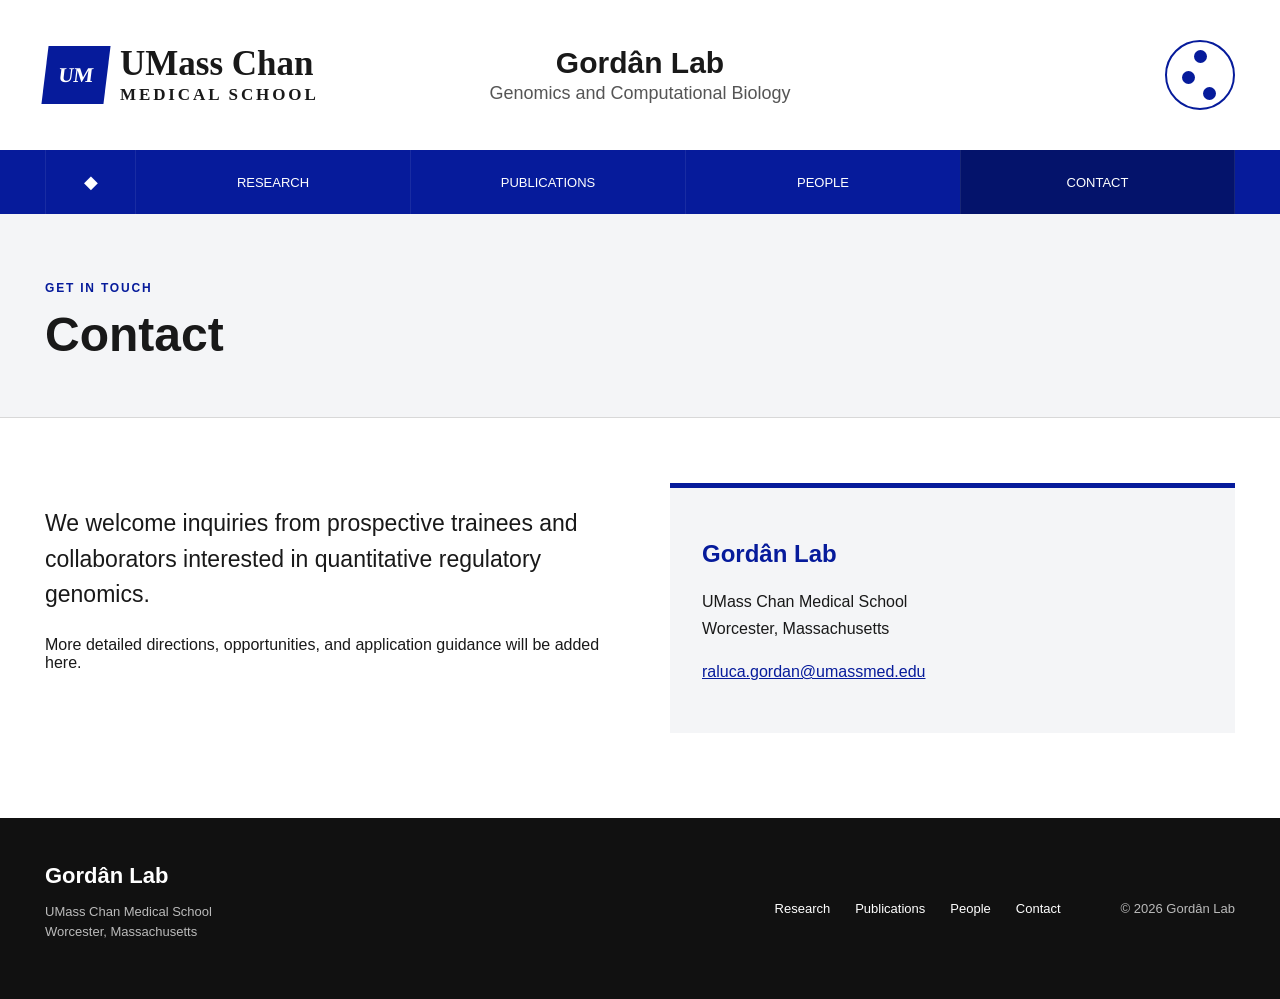
==== docs/contact.html @ c433ad9c "Rebuild site with Rando-inspired multi-page structure" ====
<!doctype html><html lang="en"><head><meta charset="utf-8"><meta name="viewport" content="width=device-width,initial-scale=1"><meta name="description" content="Contact the Gordân Lab"><title>Contact | Gordân Lab</title><link rel="stylesheet" href="styles.css"></head><body>
<header class="masthead"><a class="institution" href="https://www.umassmed.edu/"><span class="institution-mark">UM</span><span><strong>UMass Chan</strong><small>Medical School</small></span></a><a class="lab-title" href="index.html"><strong>Gordân Lab</strong><span>Genomics and Computational Biology</span></a><div class="molecule-mark" aria-hidden="true"><i></i><i></i><i></i></div></header>
<nav class="main-nav" aria-label="Primary navigation"><a class="home-link" href="index.html" aria-label="Home">◆</a><a href="research.html">Research</a><a href="publications.html">Publications</a><a href="people.html">People</a><a class="active" href="contact.html">Contact</a></nav>
<main><header class="page-banner"><p>Get in touch</p><h1>Contact</h1></header><section class="content-page"><div class="contact-grid"><div><p class="lead">We welcome inquiries from prospective trainees and collaborators interested in quantitative regulatory genomics.</p><p>More detailed directions, opportunities, and application guidance will be added here.</p></div><div class="contact-card"><h2>Gordân Lab</h2><p>UMass Chan Medical School<br>Worcester, Massachusetts</p><p><a href="mailto:raluca.gordan@umassmed.edu">raluca.gordan@umassmed.edu</a></p></div></div></section></main><footer><div><strong>Gordân Lab</strong><p>UMass Chan Medical School<br>Worcester, Massachusetts</p></div><div><a href="research.html">Research</a><a href="publications.html">Publications</a><a href="people.html">People</a><a href="contact.html">Contact</a></div><span>© 2026 Gordân Lab</span></footer></body></html>
---- docs/styles.css ----
:root{--blue:#061b9b;--blue-dark:#04136b;--ink:#191919;--muted:#555;--line:#d8d8d8;--soft:#f4f5f7;--max:1190px}*{box-sizing:border-box}html{scroll-behavior:smooth}body{margin:0;color:var(--ink);font-family:Arial,Helvetica,sans-serif;background:#fff}a{color:inherit;text-decoration:none}img{display:block;max-width:100%}.masthead{max-width:var(--max);height:150px;margin:auto;padding:24px 0;display:grid;grid-template-columns:1fr auto 1fr;align-items:center}.institution{display:flex;align-items:center;gap:13px}.institution-mark{display:grid;place-items:center;width:62px;height:58px;background:var(--blue);color:#fff;font:700 21px Georgia,serif;transform:skew(-7deg)}.institution strong{display:block;font:700 35px Georgia,serif;line-height:1}.institution small{display:block;font:700 17px Georgia,serif;letter-spacing:.17em;text-transform:uppercase;margin-top:4px}.lab-title{text-align:center}.lab-title strong{display:block;font-size:30px}.lab-title span{display:block;color:var(--muted);font-size:18px;margin-top:3px}.molecule-mark{justify-self:end;width:70px;height:70px;border:2px solid var(--blue);border-radius:50%;position:relative}.molecule-mark i{position:absolute;width:13px;height:13px;border-radius:50%;background:var(--blue);left:27px}.molecule-mark i:nth-child(1){top:8px}.molecule-mark i:nth-child(2){top:29px;left:15px}.molecule-mark i:nth-child(3){top:45px;left:36px}.main-nav{height:64px;background:var(--blue);display:grid;grid-template-columns:90px repeat(4,1fr);align-items:stretch;padding:0 max(28px,calc((100vw - var(--max))/2))}.main-nav a{display:grid;place-items:center;color:#fff;text-transform:uppercase;font-size:13px;border-left:1px solid rgba(255,255,255,.08)}.main-nav a:last-child{border-right:1px solid rgba(255,255,255,.08)}.main-nav a:hover,.main-nav a:focus,.main-nav a.active{background:var(--blue-dark)}.home-link{font-size:18px!important}.hero{max-width:var(--max);height:430px;margin:44px auto 0;position:relative;overflow:hidden}.hero>img{width:100%;height:100%;object-fit:cover;object-position:center 47%}.hero-shade{position:absolute;inset:0;background:linear-gradient(90deg,rgba(0,6,30,.88),rgba(0,10,48,.66) 60%,rgba(0,10,48,.79))}.hero-copy{position:absolute;inset:0;display:flex;flex-direction:column;justify-content:center;align-items:center;text-align:center;color:#fff;padding:38px}.hero-copy p{text-transform:uppercase;letter-spacing:.18em;font-size:13px;font-weight:700;margin:0 0 18px}.hero-copy h1{font-size:clamp(42px,5vw,66px);line-height:1.06;max-width:960px;margin:0;text-shadow:0 2px 12px rgba(0,0,0,.55)}.section-shell{max-width:var(--max);margin:0 auto}.home-intro{padding:52px 6px 28px;text-align:center}.home-intro h2,.highlights>h2,.news>h2{color:var(--blue);font-size:31px;line-height:1.2;margin:0 0 18px}.home-intro p{font-size:19px;line-height:1.55;max-width:820px;margin:auto;color:var(--muted)}.question-grid{display:grid;grid-template-columns:repeat(4,1fr);gap:60px;padding:28px 0 72px}.question-card{text-align:center}.card-image{height:155px;position:relative;overflow:hidden;border-radius:22px;display:block;background:#14204d}.card-image::after{content:"";position:absolute;inset:0;background:rgba(0,12,83,.35)}.card-image img{width:100%;height:100%;object-fit:cover}.question-card:nth-child(2) .card-image img,.question-card:nth-child(3) .card-image img{background:white;padding:6px}.question-card:nth-child(4) .card-image img{object-position:center 30%}.card-image span{position:absolute;left:0;right:0;bottom:10px;z-index:1;color:#fff;font-size:27px;font-weight:800;text-shadow:0 2px 5px #000}.question-card p{font-size:18px;line-height:1.25;margin:20px 3px 0}.text-link{display:inline-block;color:var(--blue);font-size:14px;font-weight:700;margin-top:15px}.text-link span{font-size:22px;vertical-align:-2px}.highlights{padding:54px 0 65px;border-top:1px solid var(--line)}.highlight-list{border-top:2px solid var(--blue);margin-top:28px}.highlight-list article{padding:22px 4px;border-bottom:1px solid var(--line)}.highlight-list span,.news time{font-size:12px;color:var(--blue);font-weight:700;text-transform:uppercase;letter-spacing:.08em}.highlight-list h3{font-size:20px;margin:7px 0 5px}.highlight-list p{margin:0;color:var(--muted)}.blue-button{display:inline-block;background:var(--blue);color:#fff;padding:13px 22px;margin-top:25px;font-size:13px;font-weight:700;text-transform:uppercase}.news{padding:54px 0 80px;border-top:1px solid var(--line)}.news-grid{display:grid;grid-template-columns:1fr 1fr;gap:38px}.news-grid article{display:grid;grid-template-columns:180px 1fr;column-gap:24px;align-items:start}.placeholder-image{grid-row:span 4;height:130px;background:linear-gradient(135deg,#112a89,#57a8ce);display:grid;place-items:center;color:#fff;font-weight:700}.placeholder-image.alternate{background:linear-gradient(135deg,#482f75,#d68463)}.news h3{margin:7px 0;font-size:20px}.news p{color:var(--muted);margin:0;line-height:1.5}footer{background:#111;color:#fff;padding:45px max(28px,calc((100vw - var(--max))/2));display:grid;grid-template-columns:1fr auto auto;gap:60px;align-items:center}footer strong{font-size:22px}footer p,footer span{font-size:13px;color:#bbb;line-height:1.5}footer div:nth-child(2){display:flex;gap:25px;font-size:13px}.page-banner{background:var(--soft);border-bottom:1px solid var(--line);padding:55px max(28px,calc((100vw - var(--max))/2))}.page-banner p{color:var(--blue);text-transform:uppercase;letter-spacing:.15em;font-size:12px;font-weight:700}.page-banner h1{font-size:48px;margin:0}.content-page{max-width:var(--max);margin:auto;padding:65px 0 85px}.content-page .lead{font-size:23px;line-height:1.55;max-width:900px}.topic-grid{display:grid;grid-template-columns:repeat(3,1fr);gap:28px;margin-top:48px}.topic-card{border:1px solid var(--line);background:#fff}.topic-card img,.topic-placeholder{width:100%;height:220px;object-fit:cover}.topic-placeholder{background:linear-gradient(135deg,#0b1e7f,#7ba9d9);display:grid;place-items:center;color:#fff;font-weight:700}.topic-card div{padding:25px}.topic-card h2{color:var(--blue);font-size:23px}.topic-card p{line-height:1.55;color:var(--muted)}.people-grid{display:grid;grid-template-columns:repeat(3,1fr);gap:28px;margin-top:40px}.person-card{border-top:5px solid var(--blue);background:var(--soft);padding:25px}.person-card img{width:100%;height:260px;object-fit:cover;margin-bottom:20px}.person-placeholder{height:260px;background:linear-gradient(135deg,#d7dce7,#a7b8d6);display:grid;place-items:center;color:#394d73;font-weight:700;margin-bottom:20px}.person-card h2{margin:0 0 6px;font-size:22px}.person-card .role{color:var(--blue);font-weight:700}.publication-list{border-top:3px solid var(--blue);margin-top:38px}.publication-list article{padding:25px 0;border-bottom:1px solid var(--line)}.publication-list h2{font-size:21px;margin:8px 0}.publication-list span{color:var(--blue);font-size:13px;font-weight:700}.contact-grid{display:grid;grid-template-columns:1fr 1fr;gap:60px}.contact-card{background:var(--soft);border-top:5px solid var(--blue);padding:32px}.contact-card h2{color:var(--blue)}.contact-card p{line-height:1.7}.contact-card a{color:var(--blue);text-decoration:underline}@media(max-width:900px){.masthead{height:auto;padding:24px;grid-template-columns:1fr auto}.lab-title{text-align:left;grid-row:2;margin-top:22px}.molecule-mark{grid-row:1 / span 2;grid-column:2}.main-nav{padding:0;grid-template-columns:65px repeat(4,1fr)}.hero{margin-top:25px;height:380px}.question-grid{grid-template-columns:1fr 1fr;padding-left:25px;padding-right:25px;gap:45px}.section-shell:not(.question-grid){padding-left:25px;padding-right:25px}.topic-grid,.people-grid{grid-template-columns:1fr 1fr}.content-page{padding-left:25px;padding-right:25px}}@media(max-width:600px){.institution strong{font-size:25px}.institution small{font-size:11px}.institution-mark{width:48px;height:45px}.molecule-mark{display:none}.masthead{display:block}.lab-title{display:block}.lab-title strong{font-size:24px}.lab-title span{font-size:14px}.main-nav{height:auto;grid-template-columns:repeat(2,1fr)}.main-nav a{padding:16px}.main-nav .home-link{grid-column:span 2;padding:10px}.hero{margin:0;height:360px}.hero-copy{padding:25px}.hero-copy h1{font-size:42px}.home-intro h2,.highlights>h2,.news>h2{font-size:27px}.question-grid,.topic-grid,.people-grid,.news-grid,.contact-grid{grid-template-columns:1fr}.question-grid{gap:38px}.card-image{height:190px}.news-grid article{grid-template-columns:1fr}.placeholder-image{grid-row:auto;margin-bottom:15px}footer{grid-template-columns:1fr;gap:22px}footer div:nth-child(2){flex-wrap:wrap}.page-banner h1{font-size:38px}}
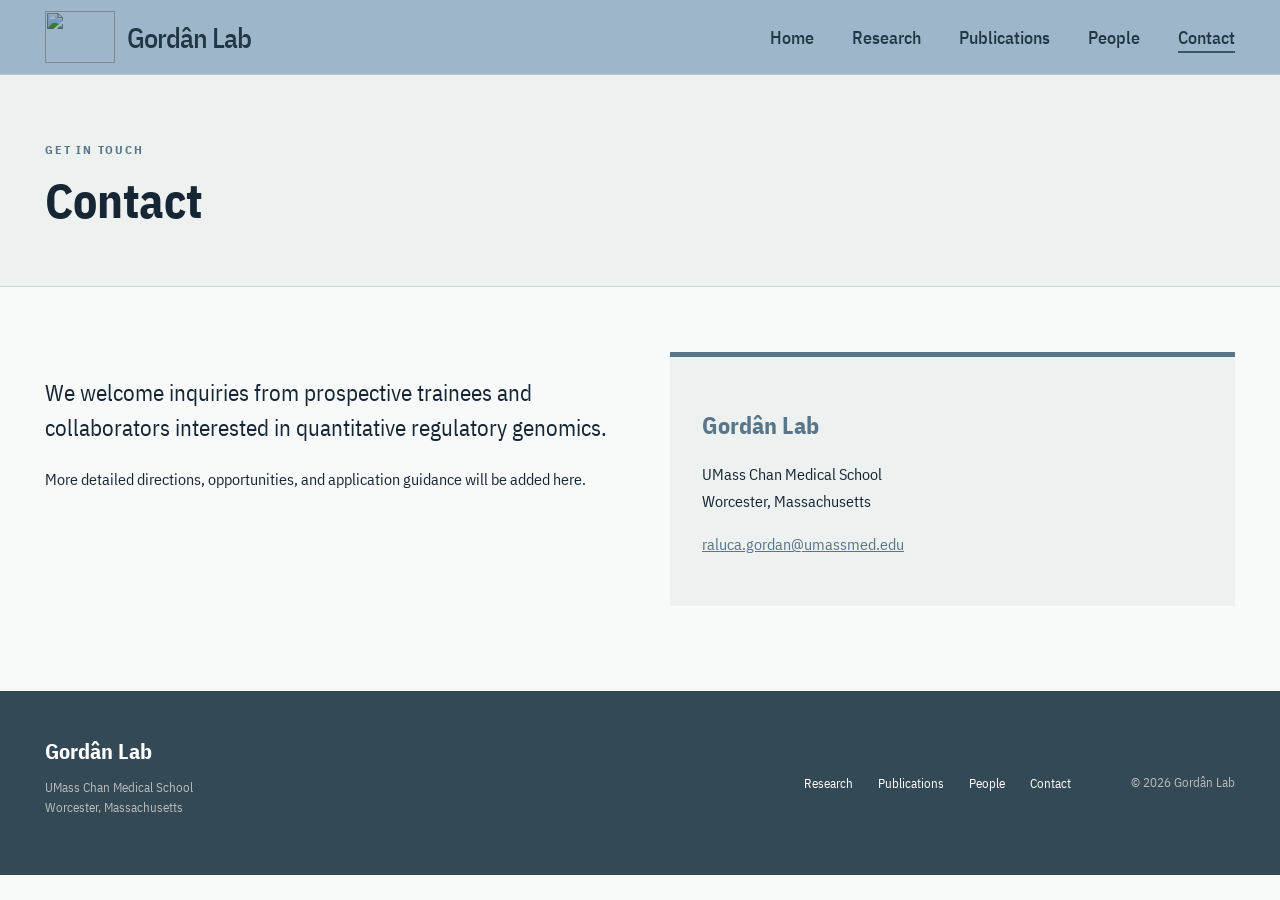
==== commit ee038999: "Refresh lab website pages and navigation" ====
--- a/docs/contact.html
+++ b/docs/contact.html
@@ -1,4 +1,3 @@
-<!doctype html><html lang="en"><head><meta charset="utf-8"><meta name="viewport" content="width=device-width,initial-scale=1"><meta name="description" content="Contact the Gordân Lab"><title>Contact | Gordân Lab</title><link rel="stylesheet" href="styles.css"></head><body>
-<header class="masthead"><a class="institution" href="https://www.umassmed.edu/"><span class="institution-mark">UM</span><span><strong>UMass Chan</strong><small>Medical School</small></span></a><a class="lab-title" href="index.html"><strong>Gordân Lab</strong><span>Genomics and Computational Biology</span></a><div class="molecule-mark" aria-hidden="true"><i></i><i></i><i></i></div></header>
-<nav class="main-nav" aria-label="Primary navigation"><a class="home-link" href="index.html" aria-label="Home">◆</a><a href="research.html">Research</a><a href="publications.html">Publications</a><a href="people.html">People</a><a class="active" href="contact.html">Contact</a></nav>
+<!doctype html><html lang="en"><head><meta charset="utf-8"><meta name="viewport" content="width=device-width,initial-scale=1"><meta name="description" content="Contact the Gordân Lab"><title>Contact | Gordân Lab</title><link rel="stylesheet" href="styles.css"><link rel="stylesheet" href="header.css"></head><body>
+<header class="site-header"><a class="site-name" href="index.html"><img src="images/protein-dna-logo.png" alt=""><span>Gordân Lab</span></a><nav aria-label="Primary navigation"><a href="index.html">Home</a><a href="research.html">Research</a><a href="publications.html">Publications</a><a href="people.html">People</a><a class="active" href="contact.html">Contact</a></nav></header>
 <main><header class="page-banner"><p>Get in touch</p><h1>Contact</h1></header><section class="content-page"><div class="contact-grid"><div><p class="lead">We welcome inquiries from prospective trainees and collaborators interested in quantitative regulatory genomics.</p><p>More detailed directions, opportunities, and application guidance will be added here.</p></div><div class="contact-card"><h2>Gordân Lab</h2><p>UMass Chan Medical School<br>Worcester, Massachusetts</p><p><a href="mailto:raluca.gordan@umassmed.edu">raluca.gordan@umassmed.edu</a></p></div></div></section></main><footer><div><strong>Gordân Lab</strong><p>UMass Chan Medical School<br>Worcester, Massachusetts</p></div><div><a href="research.html">Research</a><a href="publications.html">Publications</a><a href="people.html">People</a><a href="contact.html">Contact</a></div><span>© 2026 Gordân Lab</span></footer></body></html>
--- a/docs/header.css
+++ b/docs/header.css
@@ -0,0 +1,237 @@
+@import url('https://fonts.googleapis.com/css2?family=IBM+Plex+Sans+Condensed:wght@300;400;500;600&display=swap');
+
+:root {
+  --blue: #58758a;
+  --blue-dark: #405d72;
+  --ink: #172635;
+  --muted: #60717b;
+  --line: #cdd6d8;
+  --soft: #edf1f0;
+}
+
+body {
+  font-family: "IBM Plex Sans Condensed", "Arial Narrow", Arial, sans-serif;
+  background: #f8faf9;
+}
+
+.site-header {
+  min-height: 74.8px;
+  max-width: 1190px;
+  margin: 0 auto;
+  padding: 0;
+  display: flex;
+  align-items: center;
+  gap: 54px;
+  background: #9eb6c9;
+  box-shadow: 0 0 0 100vmax #9eb6c9;
+  clip-path: inset(0 -100vmax);
+}
+
+.site-name {
+  flex: 0 0 auto;
+  display: flex;
+  align-items: center;
+  gap: 12px;
+  color: #203746;
+  font-size: 28.08px;
+  font-weight: 500;
+  letter-spacing: -.035em;
+}
+
+.site-name img {
+  width: 70px;
+  height: 52px;
+  object-fit: contain;
+  mix-blend-mode: multiply;
+}
+
+.site-header nav {
+  display: flex;
+  align-items: stretch;
+  gap: 38px;
+  margin-left: auto;
+  align-self: stretch;
+}
+
+.site-header nav a,
+.school-link {
+  display: flex;
+  align-items: center;
+  color: #203746;
+  font-size: 18px;
+  font-weight: 500;
+}
+
+.site-header nav a {
+  position: relative;
+}
+
+.site-header nav a::after {
+  content: "";
+  position: absolute;
+  right: 0;
+  bottom: 22px;
+  left: 0;
+  height: 2px;
+  background: #36566a;
+  transform: scaleX(0);
+  transform-origin: left;
+  transition: transform .18s ease;
+}
+
+.site-header nav a:hover::after,
+.site-header nav a:focus::after,
+.site-header nav a.active::after {
+  transform: scaleX(1);
+}
+
+.hero-shade {
+  background: linear-gradient(90deg, rgba(28, 48, 61, .86), rgba(50, 75, 89, .64) 60%, rgba(30, 52, 66, .78));
+}
+
+.hero {
+  width: 100%;
+  max-width: none;
+  height: 258px;
+  margin: 42px 0 0;
+}
+
+.hero > img {
+  object-position: center 20%;
+}
+
+.hero-copy h1 {
+  margin-bottom: 18px;
+  font-size: 42px;
+}
+
+.hero-copy .hero-description {
+  max-width: 940px;
+  margin: 0;
+  color: #fff;
+  font-size: 20px;
+  font-weight: 400;
+  line-height: 1.45;
+  letter-spacing: 0;
+  text-transform: none;
+}
+
+.card-image::after {
+  background: rgba(52, 81, 99, .38);
+}
+
+.question-grid {
+  max-width: 1100px;
+  padding-top: 42px;
+  padding-bottom: 38px;
+}
+
+.question-card p {
+  font-size: 15.3px;
+}
+
+.blue-button {
+  background: #58758a;
+}
+
+.highlights {
+  padding-top: 32px;
+  padding-bottom: 48px;
+}
+
+.highlight-list article {
+  display: grid;
+  grid-template-columns: 144px 1fr;
+  gap: 24px;
+  align-items: center;
+  padding: 18px 0;
+}
+
+.highlight-list article > img {
+  width: 144px;
+  height: 100px;
+  object-fit: cover;
+  background: #edf1f0;
+}
+
+.highlight-list article > img.diagram-placeholder {
+  object-fit: contain;
+  padding: 8px;
+  background: #fff;
+}
+
+.highlight-copy h3 a:hover,
+.highlight-copy h3 a:focus-visible {
+  color: #58758a;
+  text-decoration: underline;
+}
+
+.news {
+  padding-top: 38px;
+  padding-bottom: 56px;
+}
+
+.placeholder-image {
+  background: linear-gradient(135deg, #536f82, #9ab0b5);
+}
+
+.placeholder-image.alternate {
+  background: linear-gradient(135deg, #677d91, #b6a6a0);
+}
+
+footer {
+  background: #334955;
+}
+
+@media (max-width: 900px) {
+  .site-header {
+    padding: 0 24px;
+    gap: 28px;
+  }
+
+  .site-header nav {
+    gap: 24px;
+  }
+
+}
+
+@media (max-width: 650px) {
+  .site-header {
+    min-height: 0;
+    padding: 22px 20px 16px;
+    flex-wrap: wrap;
+  }
+
+  .site-name {
+    width: 100%;
+    font-size: 26px;
+  }
+
+  .site-header nav {
+    width: 100%;
+    gap: 0;
+    justify-content: space-between;
+  }
+
+  .site-header nav a {
+    padding: 8px 0 4px;
+    font-size: 16.8px;
+  }
+
+  .site-header nav a::after {
+    bottom: 0;
+  }
+
+  .hero {
+    height: 340px;
+  }
+
+  .hero-copy h1 {
+    font-size: 35px;
+  }
+
+  .hero-copy .hero-description {
+    font-size: 18px;
+  }
+
+}
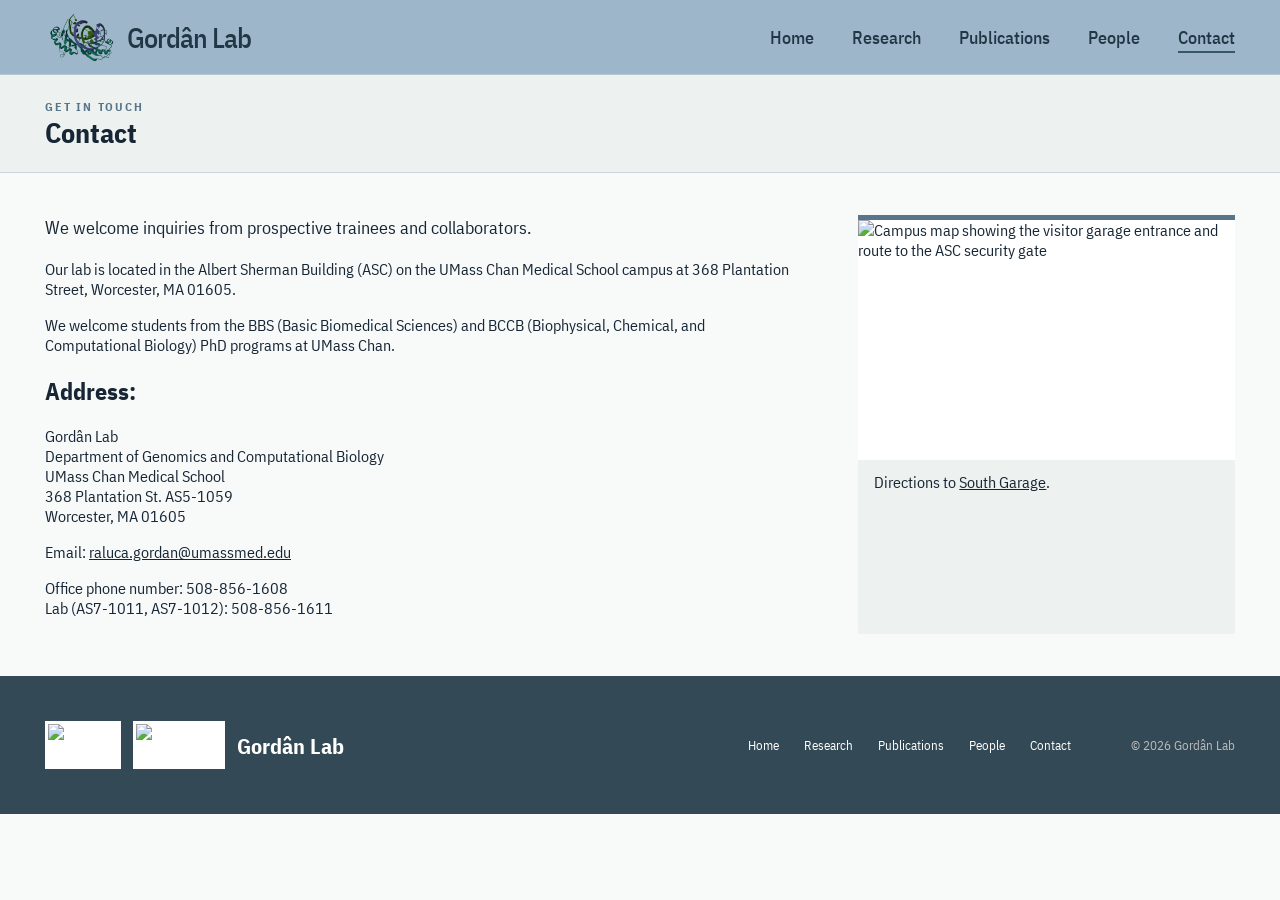
==== commit c363017a: "Update people contact and site footer" ====
--- a/docs/contact.html
+++ b/docs/contact.html
@@ -1,3 +1,3 @@
-<!doctype html><html lang="en"><head><meta charset="utf-8"><meta name="viewport" content="width=device-width,initial-scale=1"><meta name="description" content="Contact the Gordân Lab"><title>Contact | Gordân Lab</title><link rel="stylesheet" href="styles.css"><link rel="stylesheet" href="header.css"></head><body>
+<!doctype html><html lang="en"><head><meta charset="utf-8"><meta name="viewport" content="width=device-width,initial-scale=1"><meta name="description" content="Contact the Gordân Lab"><title>Contact | Gordân Lab</title><link rel="stylesheet" href="styles.css"><link rel="stylesheet" href="header.css"></head><body class="contact-page">
 <header class="site-header"><a class="site-name" href="index.html"><img src="images/protein-dna-logo.png" alt=""><span>Gordân Lab</span></a><nav aria-label="Primary navigation"><a href="index.html">Home</a><a href="research.html">Research</a><a href="publications.html">Publications</a><a href="people.html">People</a><a class="active" href="contact.html">Contact</a></nav></header>
-<main><header class="page-banner"><p>Get in touch</p><h1>Contact</h1></header><section class="content-page"><div class="contact-grid"><div><p class="lead">We welcome inquiries from prospective trainees and collaborators interested in quantitative regulatory genomics.</p><p>More detailed directions, opportunities, and application guidance will be added here.</p></div><div class="contact-card"><h2>Gordân Lab</h2><p>UMass Chan Medical School<br>Worcester, Massachusetts</p><p><a href="mailto:raluca.gordan@umassmed.edu">raluca.gordan@umassmed.edu</a></p></div></div></section></main><footer><div><strong>Gordân Lab</strong><p>UMass Chan Medical School<br>Worcester, Massachusetts</p></div><div><a href="research.html">Research</a><a href="publications.html">Publications</a><a href="people.html">People</a><a href="contact.html">Contact</a></div><span>© 2026 Gordân Lab</span></footer></body></html>
+<main><header class="page-banner"><p>Get in touch</p><h1>Contact</h1></header><section class="content-page"><div class="contact-grid"><div class="contact-details"><p class="lead">We welcome inquiries from prospective trainees and collaborators.</p><p>Our lab is located in the Albert Sherman Building (ASC) on the UMass Chan Medical School campus at 368 Plantation Street, Worcester, MA 01605.</p><p>We welcome students from the BBS (Basic Biomedical Sciences) and BCCB (Biophysical, Chemical, and Computational Biology) PhD programs at UMass Chan.</p><h2>Address:</h2><p>Gordân Lab<br>Department of Genomics and Computational Biology<br>UMass Chan Medical School<br>368 Plantation St. AS5-1059<br>Worcester, MA 01605</p><p>Email: <a href="mailto:raluca.gordan@umassmed.edu">raluca.gordan@umassmed.edu</a></p><p>Office phone number: 508-856-1608<br>Lab (AS7-1011, AS7-1012): 508-856-1611</p></div><figure class="contact-card map-card"><img src="images/contact-map.png" alt="Campus map showing the visitor garage entrance and route to the ASC security gate"><figcaption>Directions to <a href="https://www.google.com/maps/place/UMass+Medical+South+Road+Parking+Garage/@42.2751104,-71.7620566,655m/data=!3m1!1e3!4m14!1m7!3m6!1s0x89e40882027381e5:0x9f857eb3b471869a!2sUMass+Medical+South+Road+Parking+Garage!8m2!3d42.2750622!4d-71.7620496!16s%2Fg%2F11f_ccfhfz!3m5!1s0x89e40882027381e5:0x9f857eb3b471869a!8m2!3d42.2750622!4d-71.7620496!16s%2Fg%2F11f_ccfhfz?entry=ttu&amp;g_ep=EgoyMDI2MDEwNy4wIKXMDSoASAFQAw%3D%3D" target="_blank" rel="noopener noreferrer">South Garage</a>.</figcaption></figure></div></section></main><footer><div class="footer-brand"><div class="footer-title"><a href="https://www.umassmed.edu" target="_blank" rel="noopener noreferrer"><img src="images/footer-umass-logo.png" alt="UMass Chan Medical School"></a><a href="https://www.umassmed.edu/gcb" target="_blank" rel="noopener noreferrer"><img src="images/footer-gcb-logo.png" alt="GCB"></a><strong>Gordân Lab</strong></div></div><div class="footer-links"><a href="index.html">Home</a><a href="research.html">Research</a><a href="publications.html">Publications</a><a href="people.html">People</a><a href="contact.html">Contact</a></div><span>© 2026 Gordân Lab</span></footer></body></html>
--- a/docs/header.css
+++ b/docs/header.css
@@ -7,6 +7,11 @@
   --muted: #60717b;
   --line: #cdd6d8;
   --soft: #edf1f0;
+  --theme-dcas: #dce8ef;
+  --theme-mutagenesis: #eee0dc;
+  --theme-regulatory: #dfe9e2;
+  --home-section-space: 42px;
+  --section-element-space: 24px;
 }
 
 body {
@@ -15,10 +20,11 @@
 }
 
 .site-header {
+  width: 100%;
   min-height: 74.8px;
-  max-width: 1190px;
+  max-width: 1238px;
   margin: 0 auto;
-  padding: 0;
+  padding: 0 24px;
   display: flex;
   align-items: center;
   gap: 54px;
@@ -116,27 +122,378 @@
   text-transform: none;
 }
 
+.card-image {
+  border-radius: 0;
+}
+
 .card-image::after {
   background: rgba(52, 81, 99, .38);
 }
 
+.section-shell {
+  width: calc(100% - 48px);
+}
+
 .question-grid {
   max-width: 1100px;
-  padding-top: 42px;
-  padding-bottom: 38px;
+  padding-top: var(--home-section-space);
+  padding-bottom: var(--section-element-space);
 }
 
 .question-card p {
   font-size: 15.3px;
 }
 
+.question-card:nth-child(-n + 3) .card-image img {
+  object-fit: contain;
+  background: #fff;
+  padding: 6px;
+}
+
+.question-card:nth-child(4) .card-image img {
+  object-fit: cover;
+  padding: 0;
+}
+
 .blue-button {
   background: #58758a;
 }
 
 .highlights {
-  padding-top: 32px;
-  padding-bottom: 48px;
+  padding-top: var(--section-element-space);
+  padding-bottom: var(--home-section-space);
+}
+
+.news,
+.highlights {
+  border-top: 2px solid var(--blue);
+}
+
+.highlight-list {
+  border-top: 0;
+  margin-top: 6px;
+}
+
+.news-heading {
+  display: flex;
+  align-items: center;
+  justify-content: space-between;
+  gap: 24px;
+  margin-bottom: var(--section-element-space);
+}
+
+.news-heading h2,
+.highlights > h2 {
+  color: #345163;
+  font-size: 31px;
+  font-weight: 700;
+  line-height: 1.2;
+  margin: 0;
+}
+
+.news-controls {
+  display: flex;
+  gap: 8px;
+}
+
+.news-arrow {
+  width: 42px;
+  height: 42px;
+  border: 1px solid #9aafbd;
+  border-radius: 50%;
+  background: #fff;
+  color: #345163;
+  font: 600 22px/1 "IBM Plex Sans Condensed", sans-serif;
+  cursor: pointer;
+}
+
+.news-arrow:hover:not(:disabled),
+.news-arrow:focus-visible {
+  background: #58758a;
+  color: #fff;
+}
+
+.news-arrow:disabled {
+  opacity: .35;
+  cursor: default;
+}
+
+.news-grid {
+  display: grid;
+  grid-auto-flow: column;
+  grid-auto-columns: calc((100% - 48px) / 3);
+  grid-template-columns: none;
+  gap: 24px;
+  overflow-x: auto;
+  scroll-snap-type: x mandatory;
+  scrollbar-width: thin;
+  scrollbar-color: #9aafbd transparent;
+  padding-bottom: 12px;
+}
+
+.news-grid article {
+  display: grid;
+  grid-template-columns: 166px minmax(0, 1fr);
+  grid-template-rows: auto 115px;
+  column-gap: 18px;
+  row-gap: 6px;
+  align-items: start;
+  scroll-snap-align: start;
+}
+
+.news-grid time {
+  grid-column: 1;
+  grid-row: 1;
+  justify-self: start;
+}
+
+.news-grid .placeholder-image,
+.news-grid .news-image {
+  grid-column: 1;
+  grid-row: 2;
+  width: 166px;
+  height: 115px;
+  margin: 0;
+}
+
+.news-grid .news-image {
+  object-fit: contain;
+  background: #fff;
+  border: 3px solid #607f91;
+}
+
+.news-grid article:nth-child(even) .news-image {
+  border-color: #8f7f83;
+}
+
+.page-banner {
+  padding-top: 24px;
+  padding-bottom: 24px;
+}
+
+.page-banner p {
+  margin: 0 0 4px;
+}
+
+.page-banner h1 {
+  font-size: 28.08px;
+  line-height: 1.06;
+}
+
+.content-page {
+  padding-top: var(--home-section-space);
+  padding-bottom: var(--home-section-space);
+}
+
+.content-page .lead {
+  max-width: 940px;
+  margin-top: 0;
+  font-size: 18px;
+  font-weight: 400;
+  line-height: 1.45;
+}
+
+.research-page .content-page {
+  width: calc(100% - 48px);
+  max-width: 1190px;
+  padding-right: 0;
+  padding-left: 0;
+}
+
+.research-page .content-page .lead {
+  max-width: none;
+}
+
+.people-page .content-page {
+  width: calc(100% - 48px);
+  max-width: 1190px;
+  padding-top: 24px;
+  padding-right: 0;
+  padding-left: 0;
+}
+
+.people-page .content-page .lead {
+  max-width: none;
+  margin-bottom: 0;
+}
+
+.people-page .people-grid {
+  grid-template-columns: repeat(4, minmax(0, 1fr));
+  gap: 24px;
+  margin-top: 24px;
+}
+
+.people-page .person-card img,
+.people-page .person-placeholder {
+  width: 90%;
+  height: 180px;
+  margin-left: auto;
+  margin-right: auto;
+}
+
+.people-page .person-card {
+  border-top-color: #607f91;
+}
+
+.people-page .person-card:nth-child(even) {
+  border-top-color: #8f7f83;
+}
+
+.research-page .topic-grid {
+  width: 100%;
+  max-width: none;
+  margin: 32px auto 0;
+  gap: 44px;
+}
+
+.research-page .topic-card img {
+  height: 176px;
+}
+
+.theme-dcas {
+  background: var(--theme-dcas);
+}
+
+.theme-mutagenesis {
+  background: var(--theme-mutagenesis);
+}
+
+.theme-regulatory {
+  background: var(--theme-regulatory);
+}
+
+.research-page .topic-card img.topic-image-full {
+  width: 100%;
+  height: auto;
+  aspect-ratio: 902 / 408;
+  object-fit: contain;
+  background: #fff;
+}
+
+.research-page .topic-card > div {
+  padding: 20px;
+}
+
+.research-page .topic-card h2 {
+  margin-top: 0;
+}
+
+.publications-page {
+  width: calc(100% - 48px);
+  max-width: 1190px;
+  padding-top: 24px;
+  padding-right: 0;
+  padding-left: 0;
+}
+
+.publication-note {
+  margin: 0 0 18px;
+  color: var(--muted);
+  font-size: 15px;
+}
+
+.publication-theme-key {
+  display: flex;
+  flex-wrap: wrap;
+  gap: 10px 18px;
+  margin-bottom: 12px;
+  font-size: 14px;
+}
+
+.publication-theme-key span {
+  display: inline-flex;
+  align-items: center;
+  gap: 7px;
+  background: transparent;
+}
+
+.publication-theme-key i {
+  width: 15px;
+  height: 15px;
+  border: 1px solid rgba(23, 38, 53, .16);
+}
+
+.publication-theme-key .theme-dcas i {
+  background: var(--theme-dcas);
+}
+
+.publication-theme-key .theme-mutagenesis i {
+  background: var(--theme-mutagenesis);
+}
+
+.publication-theme-key .theme-regulatory i {
+  background: var(--theme-regulatory);
+}
+
+.publication-section + .publication-section {
+  margin-top: 42px;
+}
+
+.publication-section h2 {
+  margin: 0 0 16px;
+  color: #345163;
+  font-size: 24px;
+}
+
+.full-publication-list {
+  margin: 0;
+  padding-left: 2.25rem;
+  border-top: 2px solid var(--blue);
+}
+
+.full-publication-list li {
+  --publication-theme-bg: #fff;
+  padding: 15px 8px 15px 4px;
+  border-bottom: 1px solid var(--line);
+  background: var(--publication-theme-bg);
+  box-shadow: -2.25rem 0 0 var(--publication-theme-bg);
+  font-size: 16px;
+  line-height: 1.45;
+}
+
+.preprint-list li:nth-child(-n + 3) {
+  --publication-theme-bg: var(--theme-dcas);
+}
+
+.preprint-list li:nth-child(4),
+.peer-reviewed-list li {
+  --publication-theme-bg: var(--theme-regulatory);
+}
+
+.peer-reviewed-list li:is(:nth-child(1), :nth-child(2), :nth-child(3), :nth-child(6), :nth-child(9), :nth-child(12), :nth-child(17), :nth-child(18)) {
+  --publication-theme-bg: var(--theme-mutagenesis);
+}
+
+.full-publication-list li::marker {
+  color: var(--blue-dark);
+  font-weight: 600;
+}
+
+.full-publication-list a {
+  color: var(--blue-dark);
+  text-decoration: underline;
+  text-underline-offset: 2px;
+}
+
+.news-grid h3 {
+  grid-column: 2;
+  grid-row: 2;
+  font-size: 16.5px;
+  font-weight: 400;
+  line-height: 1.35;
+  margin: 0;
+}
+
+@media (max-width: 900px) {
+  .news-grid {
+    grid-auto-columns: calc((100% - 24px) / 2);
+  }
+}
+
+@media (max-width: 600px) {
+  .news-grid {
+    grid-auto-columns: 86%;
+  }
 }
 
 .highlight-list article {
@@ -167,8 +524,8 @@
 }
 
 .news {
-  padding-top: 38px;
-  padding-bottom: 56px;
+  padding-top: var(--section-element-space);
+  padding-bottom: var(--section-element-space);
 }
 
 .placeholder-image {
@@ -183,7 +540,96 @@
   background: #334955;
 }
 
+.footer-brand {
+  display: flex;
+  align-items: center;
+  gap: 24px;
+}
+
+.footer-brand > p {
+  margin: 0;
+}
+
+.footer-title {
+  display: flex;
+  align-items: center;
+  gap: 12px;
+}
+
+.footer-title a {
+  display: block;
+  flex: 0 0 auto;
+}
+
+.footer-title img {
+  width: 76px;
+  height: 48px;
+  padding: 3px;
+  object-fit: contain;
+  background: #fff;
+}
+
+.footer-title a:nth-child(2) img {
+  width: 92px;
+}
+
+.footer-brand p a {
+  color: inherit;
+}
+
+.footer-brand p a:hover,
+.footer-brand p a:focus,
+.footer-links a:hover,
+.footer-links a:focus {
+  text-decoration: underline;
+}
+
+.contact-details a {
+  color: var(--header-blue-dark);
+  text-decoration: underline;
+}
+
+.contact-page .content-page {
+  width: calc(100% - 48px);
+  max-width: 1190px;
+}
+
+.contact-grid {
+  grid-template-columns: 2fr 1fr;
+}
+
+.map-card {
+  margin: 0;
+  padding: 0;
+  overflow: hidden;
+}
+
+.map-card img {
+  width: 100%;
+  height: auto;
+  min-height: 240px;
+  object-fit: contain;
+  background: #fff;
+}
+
+.map-card figcaption {
+  padding: 12px 16px;
+  font-size: 16px;
+}
+
+.map-card figcaption a {
+  color: var(--header-blue-dark);
+  text-decoration: underline;
+}
+
 @media (max-width: 900px) {
+  .section-shell,
+  .section-shell:not(.question-grid),
+  .question-grid {
+    padding-right: 0;
+    padding-left: 0;
+  }
+
   .site-header {
     padding: 0 24px;
     gap: 28px;
@@ -193,15 +639,32 @@
     gap: 24px;
   }
 
+  .people-page .people-grid {
+    grid-template-columns: repeat(2, minmax(0, 1fr));
+  }
+
 }
 
 @media (max-width: 650px) {
+  .contact-grid {
+    grid-template-columns: 1fr;
+  }
+
   .site-header {
     min-height: 0;
     padding: 22px 20px 16px;
     flex-wrap: wrap;
   }
 
+  .footer-brand {
+    align-items: flex-start;
+    flex-direction: column;
+  }
+
+  .people-page .people-grid {
+    grid-template-columns: 1fr;
+  }
+
   .site-name {
     width: 100%;
     font-size: 26px;
@@ -234,4 +697,12 @@
     font-size: 18px;
   }
 
-}
+  .page-banner h1 {
+    font-size: 26px;
+  }
+
+  .content-page .lead {
+    font-size: 16.8px;
+  }
+
+}
